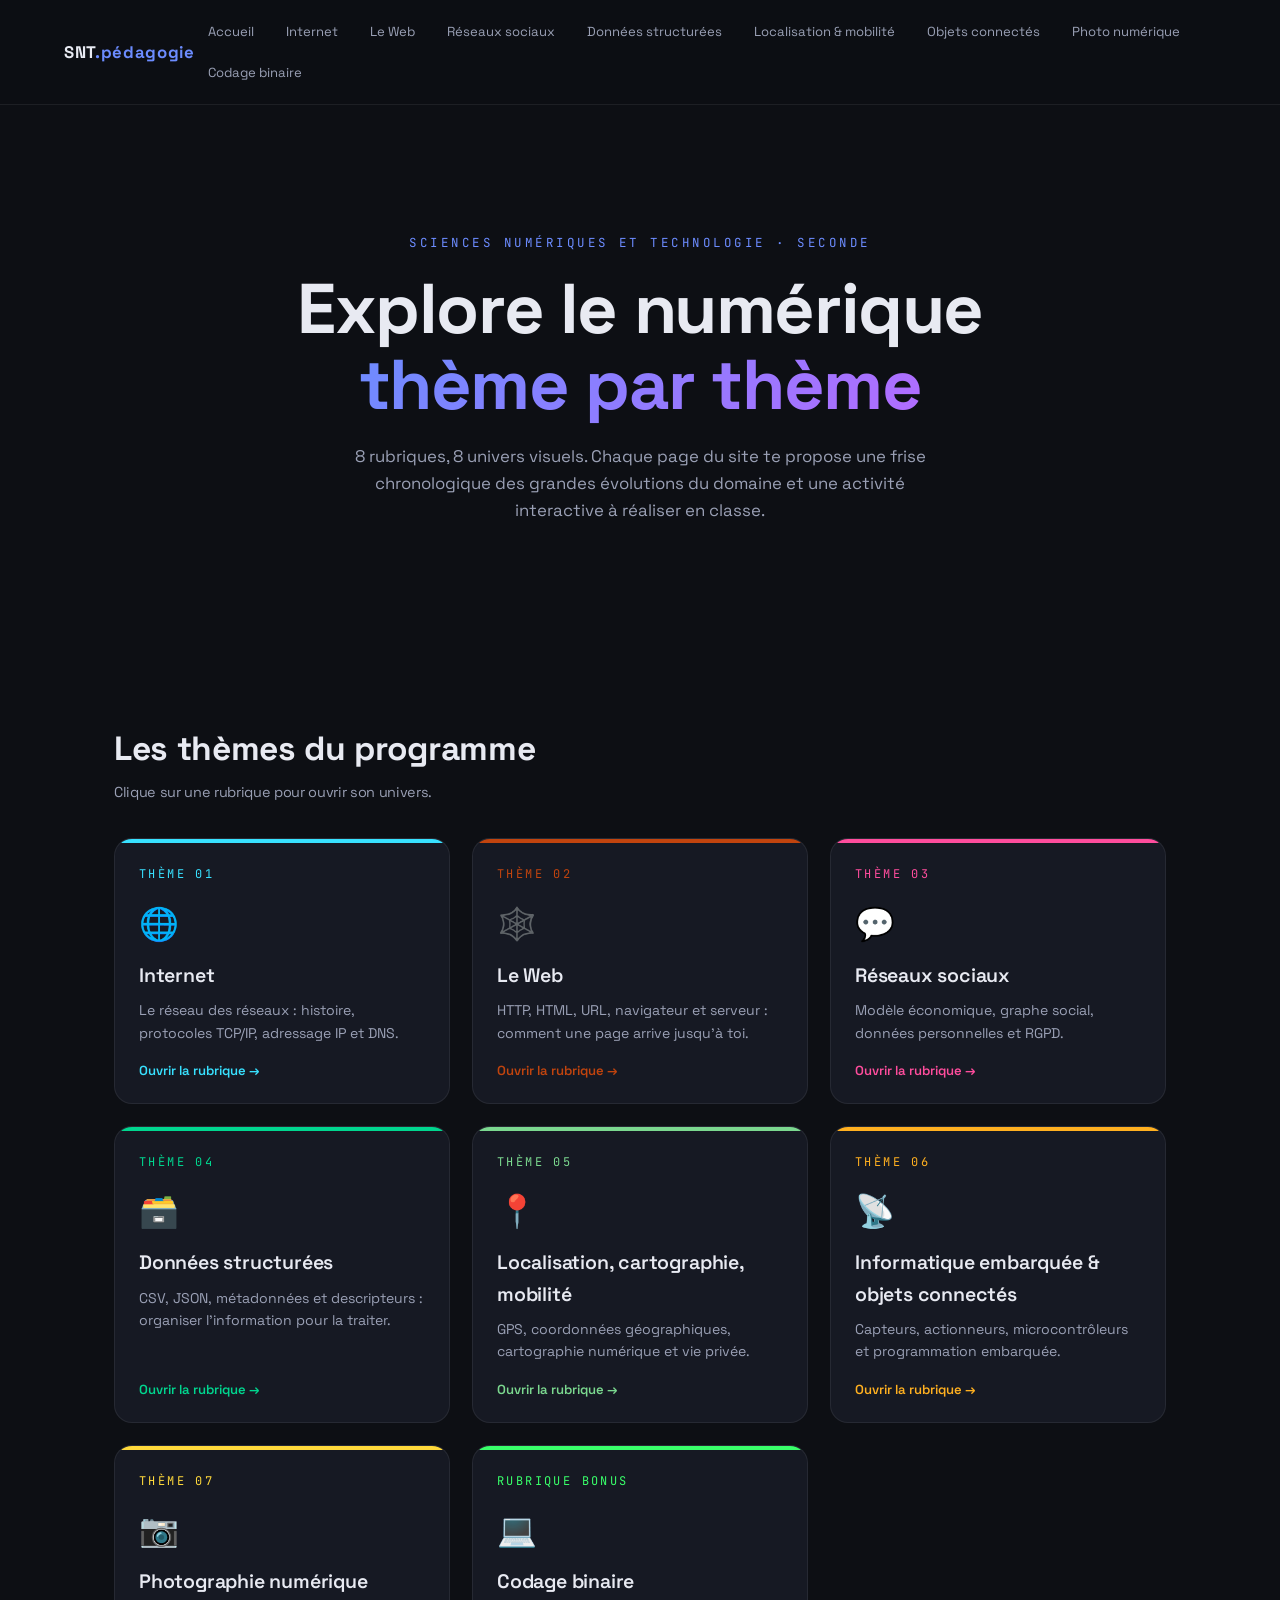
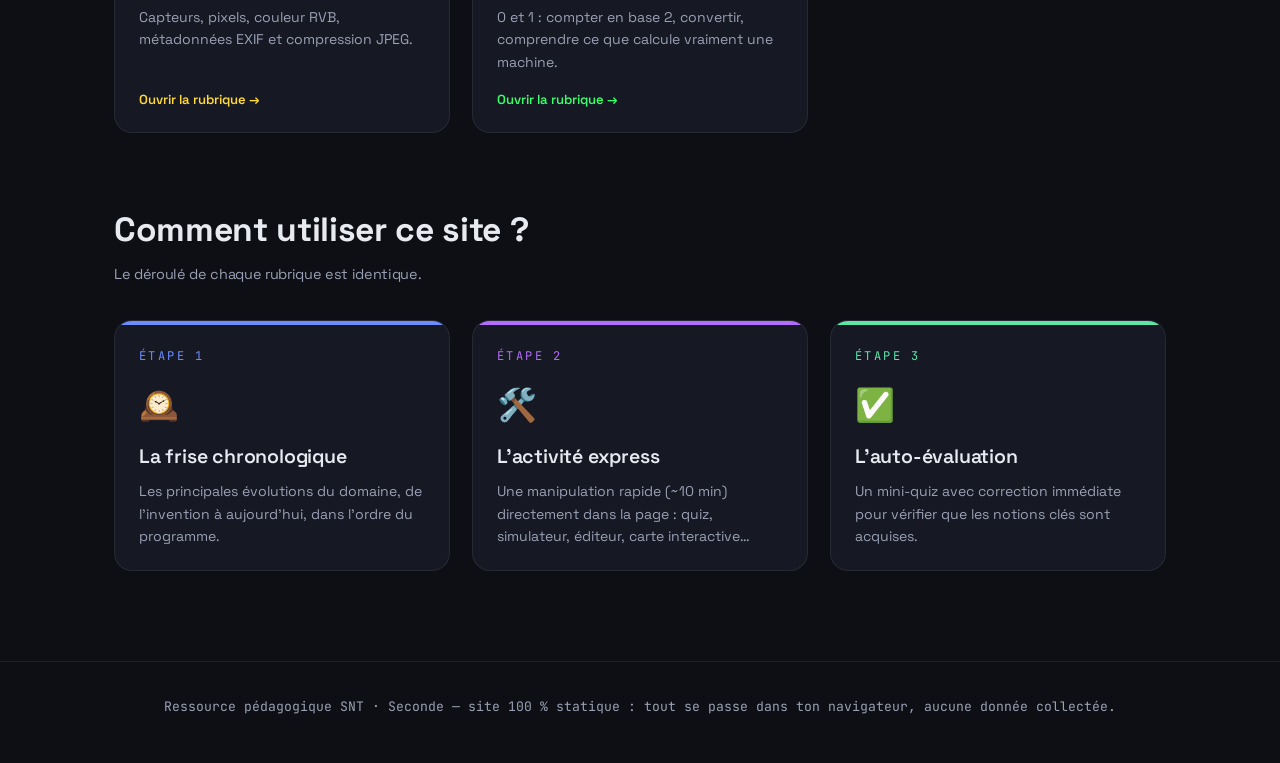
==== index.html @ 42713547 "Refonte complète : site pédagogique SNT statique - Suppression des fichiers Python (exercices d'init" ====
<!DOCTYPE html>
<html lang="fr">
<head>
  <meta charset="UTF-8">
  <meta name="viewport" content="width=device-width, initial-scale=1.0">
  <title>SNT · Ressource pédagogique — Accueil</title>
  <link rel="stylesheet" href="assets/css/style.css">
</head>
<body>
  <div id="nav-slot"></div>

  <section class="hero">
    <p class="kicker">Sciences Numériques et Technologie · Seconde</p>
    <h1>Explore le numérique <em>thème par thème</em></h1>
    <p>8 rubriques, 8 univers visuels. Chaque page du site te propose une frise chronologique des grandes évolutions du domaine et une activité interactive à réaliser en classe.</p>
  </section>

  <main class="container">
    <h2 class="section-title reveal">Les thèmes du programme<small>Clique sur une rubrique pour ouvrir son univers.</small></h2>

    <div class="theme-grid">
      <a class="theme-card reveal" href="themes/internet.html" style="--card-accent:#38e1ff">
        <span class="num">THÈME 01</span>
        <span class="icon">🌐</span>
        <h3>Internet</h3>
        <p>Le réseau des réseaux : histoire, protocoles TCP/IP, adressage IP et DNS.</p>
        <span class="go">Ouvrir la rubrique</span>
      </a>

      <a class="theme-card reveal" href="themes/web.html" style="--card-accent:#c1440e">
        <span class="num">THÈME 02</span>
        <span class="icon">🕸️</span>
        <h3>Le Web</h3>
        <p>HTTP, HTML, URL, navigateur et serveur : comment une page arrive jusqu'à toi.</p>
        <span class="go">Ouvrir la rubrique</span>
      </a>

      <a class="theme-card reveal" href="themes/reseaux-sociaux.html" style="--card-accent:#ff4d9d">
        <span class="num">THÈME 03</span>
        <span class="icon">💬</span>
        <h3>Réseaux sociaux</h3>
        <p>Modèle économique, graphe social, données personnelles et RGPD.</p>
        <span class="go">Ouvrir la rubrique</span>
      </a>

      <a class="theme-card reveal" href="themes/donnees.html" style="--card-accent:#00d68f">
        <span class="num">THÈME 04</span>
        <span class="icon">🗃️</span>
        <h3>Données structurées</h3>
        <p>CSV, JSON, métadonnées et descripteurs : organiser l'information pour la traiter.</p>
        <span class="go">Ouvrir la rubrique</span>
      </a>

      <a class="theme-card reveal" href="themes/localisation.html" style="--card-accent:#7bd88f">
        <span class="num">THÈME 05</span>
        <span class="icon">📍</span>
        <h3>Localisation, cartographie, mobilité</h3>
        <p>GPS, coordonnées géographiques, cartographie numérique et vie privée.</p>
        <span class="go">Ouvrir la rubrique</span>
      </a>

      <a class="theme-card reveal" href="themes/objets-connectes.html" style="--card-accent:#ffb020">
        <span class="num">THÈME 06</span>
        <span class="icon">📡</span>
        <h3>Informatique embarquée &amp; objets connectés</h3>
        <p>Capteurs, actionneurs, microcontrôleurs et programmation embarquée.</p>
        <span class="go">Ouvrir la rubrique</span>
      </a>

      <a class="theme-card reveal" href="themes/photo.html" style="--card-accent:#ffd93b">
        <span class="num">THÈME 07</span>
        <span class="icon">📷</span>
        <h3>Photographie numérique</h3>
        <p>Capteurs, pixels, couleur RVB, métadonnées EXIF et compression JPEG.</p>
        <span class="go">Ouvrir la rubrique</span>
      </a>

      <a class="theme-card reveal" href="themes/binaire.html" style="--card-accent:#39ff6a">
        <span class="num">RUBRIQUE BONUS</span>
        <span class="icon">💻</span>
        <h3>Codage binaire</h3>
        <p>0 et 1 : compter en base 2, convertir, comprendre ce que calcule vraiment une machine.</p>
        <span class="go">Ouvrir la rubrique</span>
      </a>
    </div>

    <h2 class="section-title reveal">Comment utiliser ce site ?<small>Le déroulé de chaque rubrique est identique.</small></h2>
    <div class="theme-grid">
      <div class="theme-card reveal" style="--card-accent:#6c8cff">
        <span class="num">ÉTAPE 1</span>
        <span class="icon">🕰️</span>
        <h3>La frise chronologique</h3>
        <p>Les principales évolutions du domaine, de l'invention à aujourd'hui, dans l'ordre du programme.</p>
      </div>
      <div class="theme-card reveal" style="--card-accent:#b36cff">
        <span class="num">ÉTAPE 2</span>
        <span class="icon">🛠️</span>
        <h3>L'activité express</h3>
        <p>Une manipulation rapide (~10 min) directement dans la page : quiz, simulateur, éditeur, carte interactive…</p>
      </div>
      <div class="theme-card reveal" style="--card-accent:#5ee6a8">
        <span class="num">ÉTAPE 3</span>
        <span class="icon">✅</span>
        <h3>L'auto-évaluation</h3>
        <p>Un mini-quiz avec correction immédiate pour vérifier que les notions clés sont acquises.</p>
      </div>
    </div>
  </main>

  <div id="footer-slot"></div>
  <script src="assets/js/main.js"></script>
</body>
</html>
---- assets/css/style.css ----
@import url('https://fonts.googleapis.com/css2?family=Space+Grotesk:wght@400;500;600;700&family=JetBrains+Mono:wght@400;700&family=VT323&display=swap');

/* ============ FONDATION ============ */
:root {
  --bg: #0d0f14;
  --surface: #161923;
  --surface-2: #1d2230;
  --text: #e8eaf2;
  --muted: #9aa0b5;
  --radius: 18px;
  --font-display: 'Space Grotesk', sans-serif;
  --font-mono: 'JetBrains Mono', monospace;
  --accent: #6c8cff;
  --grad: linear-gradient(135deg, #6c8cff, #b36cff);
  --shadow: 0 20px 50px rgba(0,0,0,.45);
}

* { margin: 0; padding: 0; box-sizing: border-box; }
html { scroll-behavior: smooth; }
body {
  font-family: var(--font-display);
  background: var(--bg);
  color: var(--text);
  line-height: 1.6;
  min-height: 100vh;
}
a { color: inherit; text-decoration: none; }
img { max-width: 100%; display: block; }

/* ============ CHROME COMMUNE ============ */
.navbar {
  position: sticky; top: 0; z-index: 100;
  display: flex; align-items: center; justify-content: space-between;
  padding: 14px clamp(20px, 5vw, 64px);
  background: rgba(13, 15, 20, .82);
  backdrop-filter: blur(14px);
  border-bottom: 1px solid rgba(255,255,255,.07);
}
.navbar .brand { font-weight: 700; font-size: 1.05rem; letter-spacing: .04em; }
.navbar .brand span { color: var(--accent); }
.navbar nav { display: flex; gap: 6px; flex-wrap: wrap; }
.navbar nav a {
  font-size: .82rem; color: var(--muted); padding: 7px 13px;
  border-radius: 999px; transition: .25s;
}
.navbar nav a:hover { color: var(--text); background: var(--surface-2); }
.navbar nav a.active { color: #fff; background: var(--grad); }

.hero {
  position: relative; overflow: hidden;
  padding: clamp(64px, 10vw, 130px) clamp(20px, 5vw, 64px);
  text-align: center;
}
.hero .kicker {
  font-family: var(--font-mono); font-size: .78rem; letter-spacing: .28em;
  text-transform: uppercase; color: var(--accent);
}
.hero h1 {
  font-size: clamp(2.2rem, 6vw, 4.4rem); font-weight: 700;
  line-height: 1.08; margin: 18px auto 20px; max-width: 900px;
  letter-spacing: -.02em;
}
.hero h1 em { font-style: normal; background: var(--grad); -webkit-background-clip: text; background-clip: text; color: transparent; }
.hero p { color: var(--muted); max-width: 620px; margin: 0 auto; font-size: 1.05rem; }

.container { max-width: 1180px; margin: 0 auto; padding: 0 clamp(20px, 5vw, 64px) 90px; }

.section-title {
  font-size: clamp(1.5rem, 3vw, 2.1rem); font-weight: 700; letter-spacing: -.01em;
  margin: 70px 0 8px;
}
.section-title small { display: block; font-size: .9rem; font-weight: 400; color: var(--muted); margin-top: 6px; }

/* ============ CARTES ACCUEIL ============ */
.theme-grid {
  display: grid; grid-template-columns: repeat(auto-fill, minmax(255px, 1fr));
  gap: 22px; margin-top: 34px;
}
.theme-card {
  position: relative; overflow: hidden; border-radius: var(--radius);
  background: var(--surface); border: 1px solid rgba(255,255,255,.07);
  padding: 26px 24px 22px; min-height: 215px; display: flex; flex-direction: column;
  transition: transform .35s cubic-bezier(.2,.8,.2,1), box-shadow .35s;
}
.theme-card::before {
  content: ""; position: absolute; inset: 0 0 auto 0; height: 4px;
  background: var(--card-accent, var(--accent));
}
.theme-card:hover { transform: translateY(-7px); box-shadow: var(--shadow); }
.theme-card .num {
  font-family: var(--font-mono); font-size: .75rem; color: var(--card-accent, var(--accent));
  letter-spacing: .2em;
}
.theme-card .icon { font-size: 2rem; margin: 14px 0 10px; }
.theme-card h3 { font-size: 1.22rem; font-weight: 600; letter-spacing: -.01em; }
.theme-card p { color: var(--muted); font-size: .88rem; margin-top: 8px; flex: 1; }
.theme-card .go {
  margin-top: 16px; font-size: .82rem; font-weight: 600;
  color: var(--card-accent, var(--accent));
}
.theme-card .go::after { content: " →"; transition: .25s; }
.theme-card:hover .go::after { content: "  →"; }

/* ============ FRISE CHRONOLOGIQUE ============ */
.timeline { position: relative; margin-top: 40px; padding-left: 26px; border-left: 2px solid rgba(255,255,255,.12); }
.timeline .event { position: relative; margin-bottom: 34px; max-width: 640px; }
.timeline .event::before {
  content: ""; position: absolute; left: -34.5px; top: 5px;
  width: 13px; height: 13px; border-radius: 50%;
  background: var(--accent); box-shadow: 0 0 0 5px rgba(108,140,255,.18);
}
.timeline .year {
  font-family: var(--font-mono); font-weight: 700; color: var(--accent); font-size: .95rem;
}
.timeline h4 { font-size: 1.08rem; margin: 3px 0 4px; }
.timeline p { color: var(--muted); font-size: .92rem; }

/* ============ BLOC ACTIVITÉ ============ */
.activity {
  margin-top: 26px; border-radius: var(--radius); overflow: hidden;
  background: var(--surface); border: 1px solid rgba(255,255,255,.08);
  box-shadow: var(--shadow);
}
.activity .activity-head {
  padding: 20px 26px; background: var(--surface-2);
  display: flex; align-items: center; gap: 12px; flex-wrap: wrap;
}
.activity .badge {
  font-family: var(--font-mono); font-size: .68rem; letter-spacing: .18em; text-transform: uppercase;
  padding: 5px 11px; border-radius: 999px; color: #fff; background: var(--grad);
}
.activity .activity-head h3 { font-size: 1.12rem; font-weight: 600; }
.activity .activity-head .time { margin-left: auto; color: var(--muted); font-size: .82rem; font-family: var(--font-mono); }
.activity .activity-body { padding: 24px 26px 28px; }
.activity .activity-body > p { color: var(--muted); font-size: .95rem; margin-bottom: 18px; }

.btn {
  display: inline-block; font-family: var(--font-display); font-weight: 600; font-size: .9rem;
  padding: 11px 22px; border-radius: 999px; border: none; cursor: pointer; transition: .25s;
  background: var(--grad); color: #fff;
}
.btn:hover { transform: translateY(-2px); box-shadow: 0 10px 24px rgba(108,140,255,.35); }
.btn.ghost { background: transparent; border: 1px solid rgba(255,255,255,.25); color: var(--text); }
.btn.ghost:hover { border-color: var(--accent); color: var(--accent); box-shadow: none; }

input[type="text"], input[type="number"], select, textarea {
  width: 100%; font-family: var(--font-mono); font-size: 1rem;
  background: var(--bg); color: var(--text);
  border: 1px solid rgba(255,255,255,.15); border-radius: 12px;
  padding: 12px 14px; outline: none; transition: border-color .2s;
}
input:focus, select:focus, textarea:focus { border-color: var(--accent); }

.feedback { margin-top: 14px; font-weight: 600; font-size: .95rem; min-height: 1.4em; }
.feedback.ok { color: #5ee6a8; }
.feedback.ko { color: #ff7d7d; }

.quiz-q { margin: 0 0 24px; }
.quiz-q > p:first-child { margin-bottom: 2px; font-size: .98rem; }
.quiz-expl { display: none; margin-top: 10px; font-size: .88rem; }

.pill-row { display: flex; gap: 10px; flex-wrap: wrap; margin: 14px 0; }
.pill {
  font-family: var(--font-mono); font-size: .85rem; padding: 8px 16px;
  border-radius: 999px; border: 1px solid rgba(255,255,255,.18); cursor: pointer;
  background: transparent; color: var(--text); transition: .2s;
}
.pill:hover { border-color: var(--accent); color: var(--accent); }
.pill.selected { background: var(--grad); border-color: transparent; color: #fff; }

.check-grid { display: grid; gap: 12px; margin: 14px 0; }
.check-item {
  display: flex; gap: 12px; align-items: flex-start; cursor: pointer;
  background: var(--bg); border: 1px solid rgba(255,255,255,.1);
  border-radius: 12px; padding: 13px 15px; transition: .2s; font-size: .93rem;
}
.check-item:hover { border-color: var(--accent); }
.check-item input { width: 17px; height: 17px; margin-top: 3px; accent-color: var(--accent); }
.check-item.correct-hit { border-color: #5ee6a8; background: rgba(94,230,168,.08); }
.check-item.wrong-hit { border-color: #ff7d7d; background: rgba(255,125,125,.08); }

table.data { width: 100%; border-collapse: collapse; font-family: var(--font-mono); font-size: .88rem; margin: 14px 0; }
table.data th, table.data td {
  border: 1px solid rgba(255,255,255,.14); padding: 9px 12px; text-align: left;
}
table.data th { background: var(--surface-2); color: var(--accent); }

.code-block {
  font-family: var(--font-mono); font-size: .88rem; line-height: 1.75;
  background: #0a0c11; border: 1px solid rgba(255,255,255,.08);
  border-radius: 14px; padding: 20px 22px; overflow-x: auto; margin: 16px 0;
  white-space: pre;
}
.code-block .kw { color: #c792ea; } .code-block .fn { color: #82aaff; }
.code-block .st { color: #c3e88d; } .code-block .nm { color: #f78c6c; }
.code-block .cm { color: #5c6773; }

.footer {
  text-align: center; color: var(--muted); font-size: .82rem;
  padding: 34px 20px 46px; border-top: 1px solid rgba(255,255,255,.07);
  font-family: var(--font-mono);
}

/* apparitions au scroll */
.reveal { opacity: 0; transform: translateY(26px); transition: opacity .7s ease, transform .7s ease; }
.reveal.visible { opacity: 1; transform: none; }

/* ============ IDENTITÉS VISUELLES PAR THÈME ============ */
/* 1. Internet — toile néon */
body.t-internet { --accent: #38e1ff; --grad: linear-gradient(135deg, #38e1ff, #4d7cff); }
body.t-internet .hero::after {
  content: ""; position: absolute; inset: 0; pointer-events: none; opacity: .5;
  background-image:
    linear-gradient(rgba(56,225,255,.07) 1px, transparent 1px),
    linear-gradient(90deg, rgba(56,225,255,.07) 1px, transparent 1px);
  background-size: 44px 44px;
  mask-image: radial-gradient(ellipse at center, black 30%, transparent 75%);
}

/* 2. Web — papier & encre */
body.t-web {
  --bg: #f6f1e7; --surface: #fffdf8; --surface-2: #efe7d6;
  --text: #2b2620; --muted: #7a6f5c; --accent: #c1440e;
  --grad: linear-gradient(135deg, #c1440e, #e08e0b);
}
body.t-web { background: var(--bg); }
body.t-web .hero h1 em { background: var(--grad); -webkit-background-clip: text; background-clip: text; }
body.t-web .theme-card, body.t-web .activity, body.t-web .navbar { border-color: rgba(43,38,32,.12); }
body.t-web .navbar { background: rgba(246,241,231,.85); }
body.t-web input, body.t-web select, body.t-web textarea { background: #fff; color: #2b2620; border-color: rgba(43,38,32,.25); }
body.t-web .code-block { background: #2b2620; color: #f6f1e7; }
body.t-web .check-item { background: #fff; border-color: rgba(43,38,32,.18); }
body.t-web table.data th, body.t-web table.data td { border-color: rgba(43,38,32,.2); }
body.t-web .timeline { border-left-color: rgba(43,38,32,.18); }
body.t-web .timeline .event::before { box-shadow: 0 0 0 5px rgba(193,68,14,.15); }

/* 3. Réseaux sociaux — bulle pop */
body.t-rs { --accent: #ff4d9d; --grad: linear-gradient(135deg, #ff4d9d, #8a5cff); }
body.t-rs .hero::before, body.t-rs .hero::after {
  content: ""; position: absolute; border-radius: 50%; pointer-events: none; opacity: .35;
  filter: blur(2px);
}
body.t-rs .hero::before { width: 260px; height: 260px; left: -60px; top: -40px; background: radial-gradient(circle, #ff4d9d, transparent 70%); }
body.t-rs .hero::after { width: 320px; height: 320px; right: -80px; bottom: -120px; background: radial-gradient(circle, #8a5cff, transparent 70%); }

/* 4. Données structurées & formats — grille technique */
body.t-donnees { --accent: #00d68f; --grad: linear-gradient(135deg, #00d68f, #00a3ff); background: #0a0e12; }
body.t-donnees .hero::after {
  content: ""; position: absolute; inset: 0; pointer-events: none; opacity: .35;
  background-image:
    linear-gradient(rgba(0,214,143,.06) 1px, transparent 1px),
    linear-gradient(90deg, rgba(0,214,143,.06) 1px, transparent 1px);
  background-size: 28px 28px;
}

/* 5. Localisation, cartographie, mobilité — carte topo */
body.t-geo {
  --bg: #0e1a14; --accent: #7bd88f; --grad: linear-gradient(135deg, #7bd88f, #2ea88a);
}
body.t-geo .hero::after {
  content: ""; position: absolute; inset: 0; pointer-events: none; opacity: .3;
  background:
    radial-gradient(ellipse 60% 40% at 20% 30%, rgba(123,216,143,.25), transparent 70%),
    radial-gradient(ellipse 50% 35% at 80% 70%, rgba(46,168,138,.25), transparent 70%);
}

/* 6. Informatique embarquée & objets connectés — circuit imprimé */
body.t-iot { --accent: #ffb020; --grad: linear-gradient(135deg, #ffb020, #ff5e3a); background: #131007; }
body.t-iot .hero::after {
  content: ""; position: absolute; inset: 0; pointer-events: none; opacity: .4;
  background-image:
    linear-gradient(rgba(255,176,32,.09) 1px, transparent 1px),
    linear-gradient(90deg, rgba(255,176,32,.09) 1px, transparent 1px);
  background-size: 34px 34px;
}

/* 7. Photographie numérique — pixel art Mario */
body.t-photo {
  --bg: #5c94fc; --surface: #2a3b8f; --surface-2: #1e2a6e;
  --text: #fff; --muted: #cfe0ff; --accent: #ffd93b;
  --grad: linear-gradient(135deg, #ffd93b, #ff8c42);
  font-family: 'VT323', monospace;
}
body.t-photo { background: repeating-linear-gradient(0deg, #5c94fc 0 78px, #4a7fe0 78px 80px); image-rendering: pixelated; }
body.t-photo .navbar { background: rgba(30,42,110,.9); border-bottom: 4px solid #ffd93b; }
body.t-photo .hero h1 { text-shadow: 4px 4px 0 #1e2a6e; font-size: clamp(2.4rem, 6vw, 4rem); }
body.t-photo .hero h1 em { background: none; color: #ffd93b; -webkit-text-fill-color: #ffd93b; }
body.t-photo .theme-card, body.t-photo .activity { border: 4px solid #1e2a6e; box-shadow: 6px 6px 0 #1e2a6e; border-radius: 4px; }
body.t-photo .btn { border-radius: 4px; box-shadow: 4px 4px 0 #1e2a6e; image-rendering: pixelated; }
body.t-photo .btn:active { transform: translate(3px, 3px); box-shadow: 1px 1px 0 #1e2a6e; }
body.t-photo input, body.t-photo select { border: 3px solid #1e2a6e; border-radius: 4px; font-family: 'VT323', monospace; font-size: 1.25rem; }
body.t-photo .timeline { border-left: 4px solid #1e2a6e; }
body.t-photo .timeline .event::before { border-radius: 0; box-shadow: none; background: #ff5757; border: 2px solid #1e2a6e; }
body.t-photo .timeline .year { color: #ffd93b; text-shadow: 2px 2px 0 #1e2a6e; }
body.t-photo .pill { border-radius: 4px; box-shadow: 3px 3px 0 #1e2a6e; }
body.t-photo .pill.selected { box-shadow: none; transform: translate(2px, 2px); }
body.t-photo .check-item { border-radius: 4px; border: 3px solid #1e2a6e; box-shadow: 4px 4px 0 #1e2a6e; }
body.t-photo .code-block { border: 4px solid #1e2a6e; border-radius: 4px; box-shadow: 6px 6px 0 #1e2a6e; }
body.t-photo table.data th, body.t-photo table.data td { border: 3px solid #1e2a6e; }
body.t-photo table.data th { color: #ffd93b; }
body.t-photo .feedback.ok { color: #7ee787; text-shadow: 2px 2px 0 #1e2a6e; }
body.t-photo .feedback.ko { color: #ff7b72; text-shadow: 2px 2px 0 #1e2a6e; }

/* 8. Codage binaire — Matrix + écran CRT */
body.t-binaire {
  --bg: #030805; --surface: #071309; --surface-2: #0b1a0d;
  --text: #b8ffcf; --muted: #4f9e6a; --accent: #39ff6a;
  --grad: linear-gradient(135deg, #39ff6a, #00c853);
  font-family: 'VT323', monospace;
}
body.t-binaire { background: #030805; position: relative; }
body.t-binaire::before {
  content: ""; position: fixed; inset: 0; pointer-events: none; z-index: 999; opacity: .14;
  background: repeating-linear-gradient(0deg, rgba(0,0,0,.9) 0 1px, transparent 1px 3px);
}
body.t-binaire::after {
  content: ""; position: fixed; inset: 0; pointer-events: none; z-index: 998;
  background: radial-gradient(ellipse at center, transparent 55%, rgba(0, 20, 5, .55) 100%);
}
body.t-binaire .navbar { background: rgba(3, 8, 5, .88); border-bottom: 1px solid rgba(57,255,106,.3); }
body.t-binaire .hero h1 { color: #d6ffe0; text-shadow: 0 0 12px rgba(57,255,106,.8), 0 0 40px rgba(57,255,106,.4); }
body.t-binaire .hero h1 em { background: none; color: #39ff6a; -webkit-text-fill-color: #39ff6a; text-shadow: 0 0 18px rgba(57,255,106,.9); }
body.t-binaire .hero .kicker { color: #39ff6a; text-shadow: 0 0 10px rgba(57,255,106,.7); }
body.t-binaire .hero p { color: #7fd69a; }
body.t-binaire .theme-card, body.t-binaire .activity { border: 1px solid rgba(57,255,106,.35); box-shadow: 0 0 18px rgba(57,255,106,.12), inset 0 0 24px rgba(57,255,106,.05); }
body.t-binaire .timeline .year { color: #39ff6a; text-shadow: 0 0 8px rgba(57,255,106,.8); }
body.t-binaire .timeline .event::before { background: #39ff6a; box-shadow: 0 0 10px rgba(57,255,106,.9); }
body.t-binaire input, body.t-binaire select, body.t-binaire textarea {
  background: #02120a; color: #39ff6a; border-color: rgba(57,255,106,.45);
  text-shadow: 0 0 6px rgba(57,255,106,.6); box-shadow: inset 0 0 12px rgba(57,255,106,.12);
}
body.t-binaire .code-block { background: #02120a; color: #b8ffcf; border-color: rgba(57,255,106,.35); text-shadow: 0 0 5px rgba(57,255,106,.5); }
body.t-binaire .pill { border-color: rgba(57,255,106,.45); color: #b8ffcf; }
body.t-binaire .pill.selected { text-shadow: 0 0 8px rgba(57,255,106,.9); }
body.t-binaire table.data th { color: #39ff6a; text-shadow: 0 0 6px rgba(57,255,106,.7); }
body.t-binaire table.data th, body.t-binaire table.data td { border-color: rgba(57,255,106,.3); }
body.t-binaire .check-item { background: #04100a; border-color: rgba(57,255,106,.3); }
body.t-binaire .feedback.ok { text-shadow: 0 0 8px rgba(57,255,106,.8); }
body.t-binaire .feedback.ko { color: #ff5470; text-shadow: 0 0 8px rgba(255,84,112,.8); }
body.t-binaire .section-title { text-shadow: 0 0 10px rgba(57,255,106,.35); }
body.t-binaire #matrix { position: fixed; inset: 0; z-index: -1; opacity: .22; pointer-events: none; }

/* Convertisseur binaire */
.conv-grid { display: grid; grid-template-columns: 1fr 1fr; gap: 18px; }
@media (max-width: 720px) { .conv-grid { grid-template-columns: 1fr; } }
.conv-box { background: var(--bg); border: 1px solid rgba(255,255,255,.12); border-radius: 14px; padding: 18px; }
.conv-box label { font-family: var(--font-mono); font-size: .72rem; letter-spacing: .18em; text-transform: uppercase; color: var(--muted); display: block; margin-bottom: 10px; }
.bit-row { display: flex; gap: 6px; flex-wrap: wrap; margin: 12px 0 6px; }
.bit {
  width: 42px; height: 52px; display: flex; align-items: center; justify-content: center;
  font-family: var(--font-mono); font-weight: 700; font-size: 1.25rem; cursor: pointer;
  border: 1px solid rgba(255,255,255,.2); border-radius: 9px; background: var(--surface-2);
  user-select: none; transition: .15s;
}
.bit:hover { border-color: var(--accent); }
.bit.on { background: var(--grad); color: #fff; border-color: transparent; box-shadow: 0 0 14px rgba(108,140,255,.4); }
.pow-row { display: flex; gap: 6px; flex-wrap: wrap; font-family: var(--font-mono); font-size: .72rem; color: var(--muted); }
.pow-row span { width: 42px; text-align: center; }
.big-result {
  font-family: var(--font-mono); font-size: clamp(1.6rem, 4vw, 2.4rem); font-weight: 700;
  text-align: center; padding: 14px; border-radius: 12px; background: var(--surface-2);
  border: 1px dashed rgba(255,255,255,.25);
}

/* Lecteur de carte (géo) */
.map-zone {
  position: relative; height: 320px; border-radius: 14px; overflow: hidden;
  border: 1px solid rgba(255,255,255,.12);
  background:
    radial-gradient(circle at 30% 40%, rgba(123,216,143,.18), transparent 45%),
    radial-gradient(circle at 70% 60%, rgba(46,168,138,.18), transparent 45%),
    var(--bg);
}
.map-zone .grid-lines { position: absolute; inset: 0;
  background-image: linear-gradient(rgba(123,216,143,.08) 1px, transparent 1px), linear-gradient(90deg, rgba(123,216,143,.08) 1px, transparent 1px);
  background-size: 40px 40px;
}
.map-pin {
  position: absolute; width: 26px; height: 26px; border-radius: 50% 50% 50% 0;
  background: var(--accent); transform: rotate(-45deg); cursor: grab;
  box-shadow: 0 4px 14px rgba(0,0,0,.4); border: 3px solid #fff;
}
.map-pin.dragging { cursor: grabbing; }
.pin-label {
  position: absolute; transform: translate(-50%, -160%) rotate(45deg); white-space: nowrap;
  font-family: var(--font-mono); font-size: .75rem; background: var(--surface-2);
  padding: 4px 10px; border-radius: 999px; border: 1px solid rgba(255,255,255,.2);
  pointer-events: none;
}
.coords-out {
  margin-top: 14px; font-family: var(--font-mono); font-size: .95rem;
  background: var(--surface-2); border-radius: 12px; padding: 14px 18px;
  border: 1px solid rgba(255,255,255,.12);
}
.coords-out b { color: var(--accent); }

/* Simulateur appareil photo (pixel) */
.cam-zone { display: grid; grid-template-columns: 1fr 1fr; gap: 18px; }
@media (max-width: 760px) { .cam-zone { grid-template-columns: 1fr; } }
.cam-canvas-wrap { position: relative; border-radius: 14px; overflow: hidden; background: #000; border: 1px solid rgba(255,255,255,.12); }
.cam-canvas-wrap canvas { width: 100%; display: block; image-rendering: pixelated; }
.cam-side { display: flex; flex-direction: column; gap: 14px; }
.slider-row { display: flex; flex-direction: column; gap: 6px; font-size: .85rem; color: var(--muted); }
.slider-row input[type="range"] { accent-color: var(--accent); }
.slider-row b { color: var(--text); font-family: var(--font-mono); }
.readout {
  font-family: var(--font-mono); font-size: .82rem; background: var(--bg);
  border: 1px solid rgba(255,255,255,.12); border-radius: 12px; padding: 12px 14px;
  min-height: 88px; white-space: pre-wrap;
}

@media (max-width: 640px) {
  .navbar { flex-direction: column; gap: 10px; }
  .activity .activity-head .time { margin-left: 0; }
}
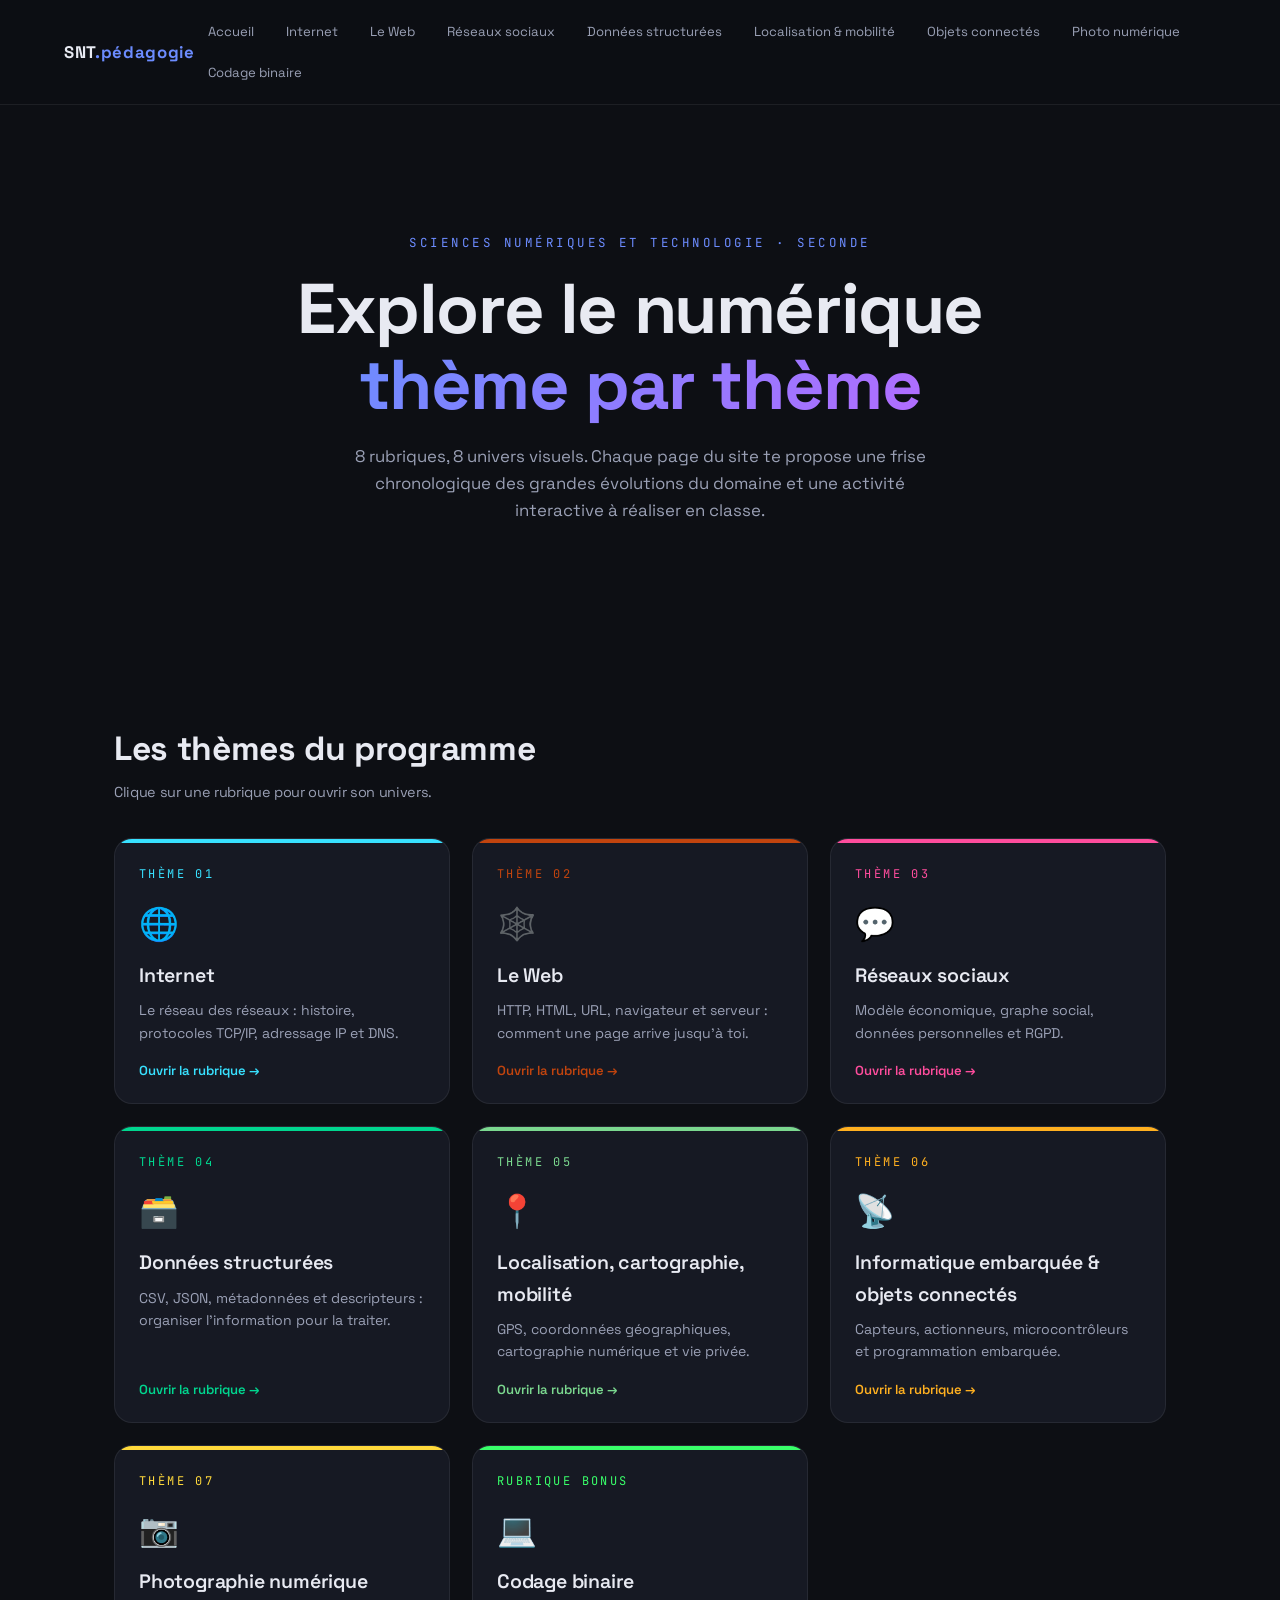
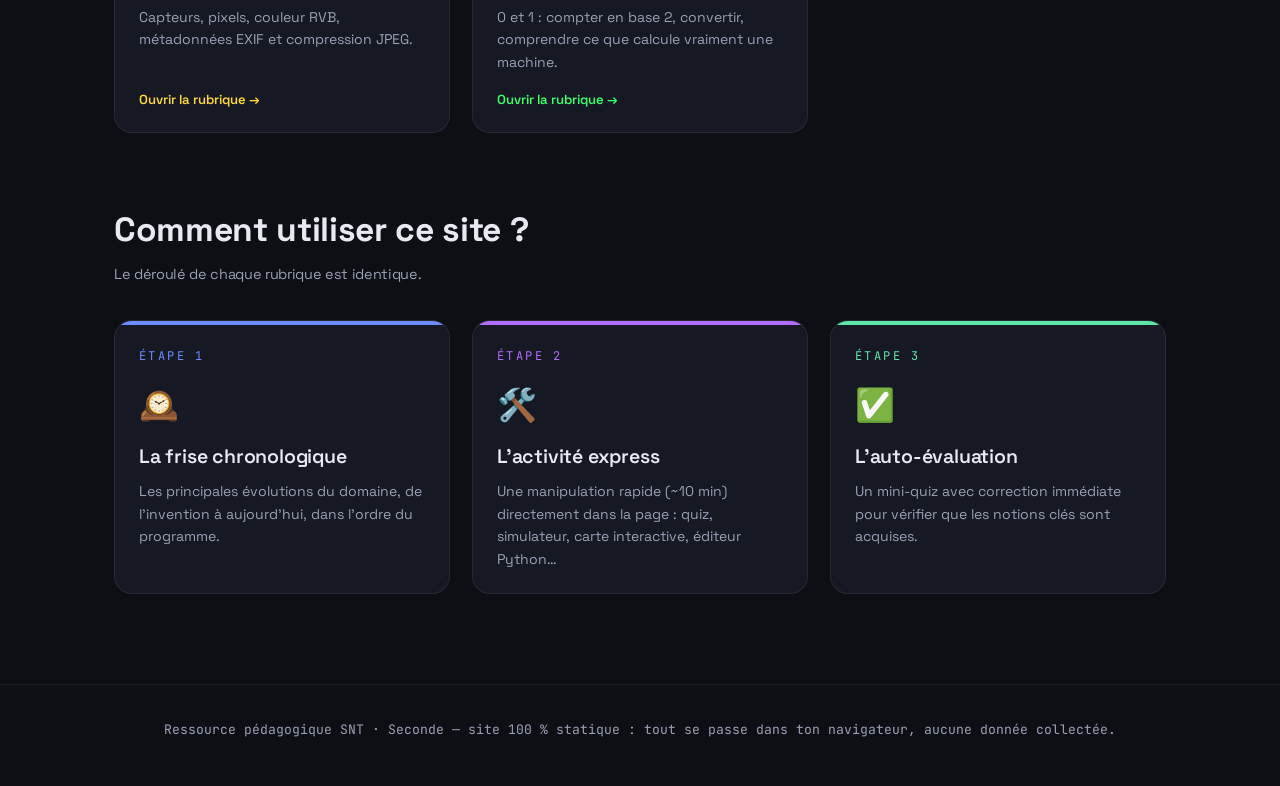
==== commit 491069c6: "Ajout d'une activité Python dans le navigateur sur chaque rubrique - Nouveau assets/js/python.js : é" ====
--- a/index.html
+++ b/index.html
@@ -96,7 +96,7 @@
         <span class="num">ÉTAPE 2</span>
         <span class="icon">🛠️</span>
         <h3>L'activité express</h3>
-        <p>Une manipulation rapide (~10 min) directement dans la page : quiz, simulateur, éditeur, carte interactive…</p>
+        <p>Une manipulation rapide (~10 min) directement dans la page : quiz, simulateur, carte interactive, éditeur Python…</p>
       </div>
       <div class="theme-card reveal" style="--card-accent:#5ee6a8">
         <span class="num">ÉTAPE 3</span>
--- a/assets/css/style.css
+++ b/assets/css/style.css
@@ -413,3 +413,29 @@
   .navbar { flex-direction: column; gap: 10px; }
   .activity .activity-head .time { margin-left: 0; }
 }
+
+/* ============ Éditeur Python (Pyodide, exécuté dans le navigateur) ============ */
+.py-editor { border: 1px solid rgba(255,255,255,.14); border-radius: 14px; overflow: hidden; background: var(--bg); }
+.py-toolbar {
+  display: flex; align-items: center; gap: 10px; flex-wrap: wrap;
+  padding: 12px 16px; background: var(--surface-2); border-bottom: 1px solid rgba(255,255,255,.1);
+}
+.py-status { font-family: var(--font-mono); font-size: .8rem; color: var(--muted); }
+.py-code {
+  display: block; width: 100%; min-height: 230px; resize: vertical;
+  font-family: var(--font-mono); font-size: .88rem; line-height: 1.6; tab-size: 4;
+  background: #0a0c11; color: #d7e0f5; border: none; outline: none;
+  padding: 16px 18px; white-space: pre; overflow: auto;
+}
+.py-output {
+  margin: 0; padding: 14px 18px; min-height: 56px; max-height: 280px; overflow: auto;
+  font-family: var(--font-mono); font-size: .85rem; line-height: 1.55;
+  white-space: pre-wrap; word-break: break-word;
+  background: #07090e; color: #9fe8bb; border-top: 1px solid rgba(255,255,255,.1); border-radius: 0;
+}
+.py-err { color: #ff7d7d; }
+.py-hint { margin-top: 12px; font-size: .82rem; color: var(--muted); }
+body.t-photo .py-code, body.t-photo .py-output { font-family: 'VT323', monospace; font-size: 1.2rem; }
+body.t-binaire .py-code { color: #b8ffcf; text-shadow: 0 0 5px rgba(57,255,106,.5); }
+body.t-binaire .py-output { color: #7fd69a; }
+body.t-binaire .py-err { color: #ff5470; text-shadow: 0 0 6px rgba(255,84,112,.7); }
